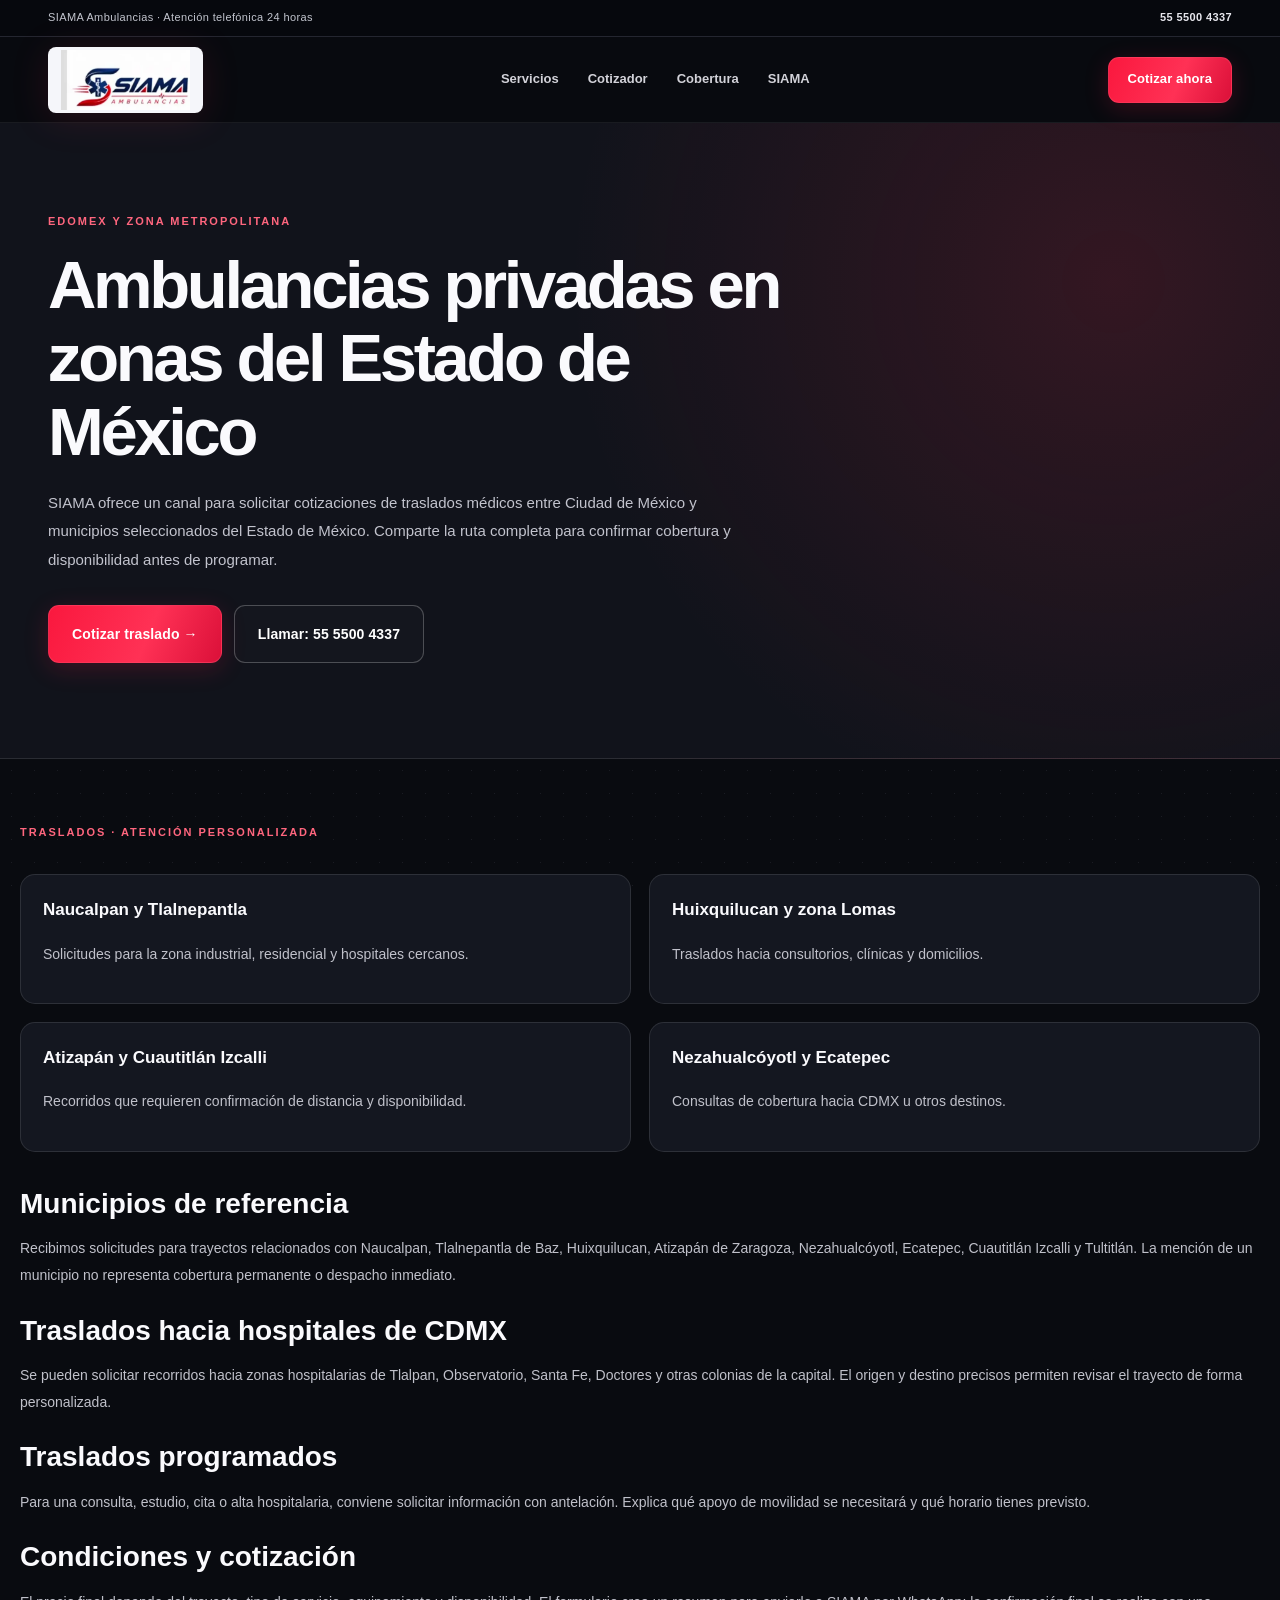
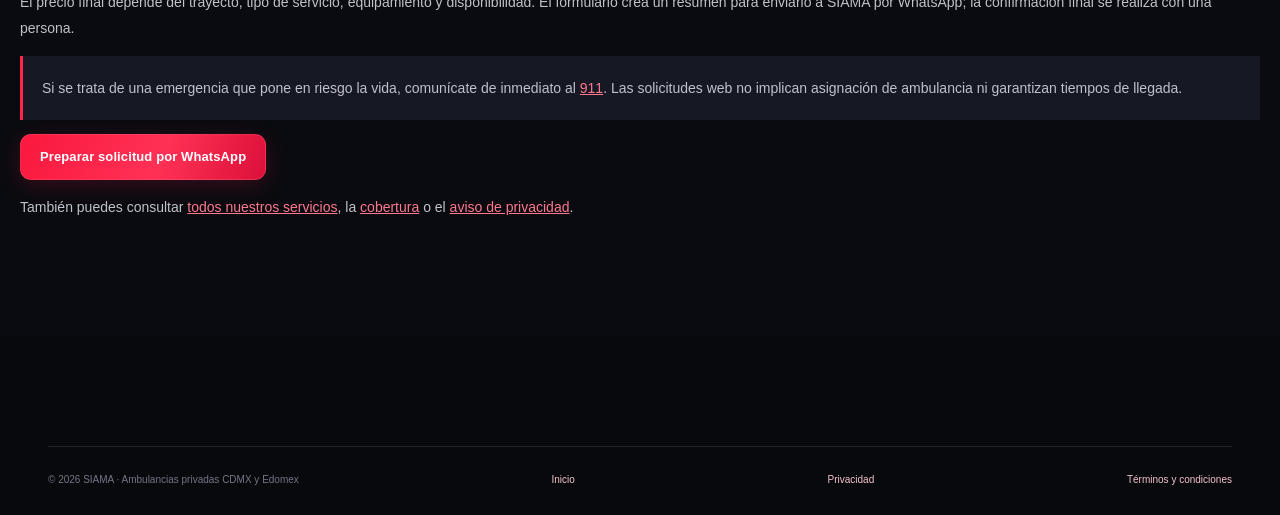
==== ambulancias-edomex.html @ c05487b8 "ipdate" ====
<!doctype html><html lang="es-MX"><head><meta charset="utf-8"><meta name="viewport" content="width=device-width,initial-scale=1"><meta name="theme-color" content="#0a0b10"><meta name="description" content="Solicita ambulancias privadas y traslados médicos desde o hacia Naucalpan, Tlalnepantla, Huixquilucan y otras zonas metropolitanas del Estado de México. Cotiza con SIAMA."><meta name="robots" content="index,follow,max-image-preview:large"><link rel="canonical" href="https://siamaambulancias.com.mx/ambulancias-edomex.html"><meta property="og:type" content="article"><meta property="og:locale" content="es_MX"><meta property="og:title" content="Ambulancias privadas en Edomex cerca de CDMX | SIAMA"><meta property="og:url" content="https://siamaambulancias.com.mx/ambulancias-edomex.html"><meta property="og:image" content="https://siamaambulancias.com.mx/assets/renovado-hero-pro.webp"><link rel="stylesheet" href="assets/styles.css"><link rel="icon" href="assets/icon-192.png"><title>Ambulancias privadas en Edomex cerca de CDMX | SIAMA</title><script type="application/ld+json">{"@context": "https://schema.org", "@type": "WebPage", "name": "Ambulancias privadas en zonas del Estado de México", "url": "https://siamaambulancias.com.mx/ambulancias-edomex.html", "inLanguage": "es-MX", "isPartOf": {"@id": "https://siamaambulancias.com.mx/#website"}}</script></head><body>
  <div class="topline"><div class="layout topline-inner"><span>SIAMA Ambulancias · Atención telefónica 24 horas</span><a href="tel:+525555004337">55 5500 4337</a></div></div>
  <header class="site-header"><div class="layout header-inner"><a class="brand" href="index.html" aria-label="SIAMA Ambulancias, inicio"><img src="assets/marca-siama.webp" width="155" height="66" alt="SIAMA Ambulancias"></a><nav id="primary-nav" class="nav" aria-label="Navegación principal"><a href="index.html#servicios">Servicios</a><a href="index.html#cotizar">Cotizador</a><a href="index.html#cobertura">Cobertura</a><a href="index.html#siama">SIAMA</a></nav><div class="nav-actions"><a class="btn btn-red" href="index.html#cotizar">Cotizar ahora</a></div><button class="nav-toggle" aria-label="Abrir menú" aria-controls="primary-nav" aria-expanded="false"><svg viewBox="0 0 24 24" fill="none" stroke="currentColor" stroke-width="2"><path d="M4 7h16M4 12h16M4 17h16"/></svg></button></div></header>
  <main><section class="subpage-hero"><div class="layout"><span class="kicker">EDOMEX Y ZONA METROPOLITANA</span><h1>Ambulancias privadas en zonas del Estado de México</h1><p>SIAMA ofrece un canal para solicitar cotizaciones de traslados médicos entre Ciudad de México y municipios seleccionados del Estado de México. Comparte la ruta completa para confirmar cobertura y disponibilidad antes de programar.</p><div class="hero-buttons"><a class="btn btn-red btn-lg" href="index.html#cotizar">Cotizar traslado →</a><a class="btn btn-outline btn-lg" href="tel:+525555004337">Llamar: 55 5500 4337</a></div></div></section>
  <article class="layout subpage-content"><span class="kicker">TRASLADOS · ATENCIÓN PERSONALIZADA</span><div class="subpage-grid"><div><h3>Naucalpan y Tlalnepantla</h3><p>Solicitudes para la zona industrial, residencial y hospitales cercanos.</p></div>
<div><h3>Huixquilucan y zona Lomas</h3><p>Traslados hacia consultorios, clínicas y domicilios.</p></div>
<div><h3>Atizapán y Cuautitlán Izcalli</h3><p>Recorridos que requieren confirmación de distancia y disponibilidad.</p></div>
<div><h3>Nezahualcóyotl y Ecatepec</h3><p>Consultas de cobertura hacia CDMX u otros destinos.</p></div></div><section><h2>Municipios de referencia</h2><p>Recibimos solicitudes para trayectos relacionados con Naucalpan, Tlalnepantla de Baz, Huixquilucan, Atizapán de Zaragoza, Nezahualcóyotl, Ecatepec, Cuautitlán Izcalli y Tultitlán. La mención de un municipio no representa cobertura permanente o despacho inmediato.</p></section>
<section><h2>Traslados hacia hospitales de CDMX</h2><p>Se pueden solicitar recorridos hacia zonas hospitalarias de Tlalpan, Observatorio, Santa Fe, Doctores y otras colonias de la capital. El origen y destino precisos permiten revisar el trayecto de forma personalizada.</p></section>
<section><h2>Traslados programados</h2><p>Para una consulta, estudio, cita o alta hospitalaria, conviene solicitar información con antelación. Explica qué apoyo de movilidad se necesitará y qué horario tienes previsto.</p></section>
<section><h2>Condiciones y cotización</h2><p>El precio final depende del trayecto, tipo de servicio, equipamiento y disponibilidad. El formulario crea un resumen para enviarlo a SIAMA por WhatsApp; la confirmación final se realiza con una persona.</p></section><p class="subpage-disclaimer">Si se trata de una emergencia que pone en riesgo la vida, comunícate de inmediato al <a class="subpage-link" href="tel:911">911</a>. Las solicitudes web no implican asignación de ambulancia ni garantizan tiempos de llegada.</p><p><a class="btn btn-red" href="index.html#cotizar">Preparar solicitud por WhatsApp</a></p><p>También puedes consultar <a class="subpage-link" href="index.html#servicios">todos nuestros servicios</a>, la <a class="subpage-link" href="index.html#cobertura">cobertura</a> o el <a class="subpage-link" href="privacidad.html">aviso de privacidad</a>.</p></article></main>
  <footer class="footer"><div class="layout"><div class="footer-bottom"><span>© 2026 SIAMA · Ambulancias privadas CDMX y Edomex</span><a href="index.html">Inicio</a><a href="privacidad.html">Privacidad</a><a href="terminos.html">Términos y condiciones</a></div></div></footer>
  <div class="mobile-bar"><a href="tel:+525555004337">Llamar ahora</a><a href="https://wa.me/525555004337?text=Hola%20SIAMA%2C%20necesito%20cotizar%20una%20ambulancia" target="_blank" rel="noopener noreferrer">WhatsApp</a></div><script src="assets/app.js" defer></script>
</body></html>
---- assets/styles.css ----
:root{--bg:#090b10;--bg2:#101218;--bg3:#171a23;--white:#fafafd;--muted:#a7aab5;--soft:#797d8b;--red:#ff244c;--deep-red:#cf0b31;--line:rgba(255,255,255,.105);--line-red:rgba(255,36,76,.3);--radius:20px;--content:1240px;--shadow:0 26px 85px rgba(0,0,0,.35)}
*,*::before,*::after{box-sizing:border-box}html{scroll-behavior:smooth;scroll-padding-top:96px}body{margin:0;background:var(--bg);color:var(--white);font-family:Arial,Helvetica,sans-serif;-webkit-font-smoothing:antialiased;line-height:1.55;overflow-x:hidden}body::before{content:"";position:fixed;inset:0;pointer-events:none;z-index:-1;opacity:.13;background-image:radial-gradient(#9295ad 0.55px,transparent 0.65px);background-size:23px 23px}img{display:block;max-width:100%}button,input,select,textarea{font:inherit}button{cursor:pointer}a{color:inherit;text-decoration:none}svg{width:20px;height:20px;fill:none;stroke:currentColor;stroke-width:1.7;stroke-linecap:round;stroke-linejoin:round;flex-shrink:0}.svg-sprite{width:0;height:0;position:absolute;overflow:hidden}.layout{max-width:var(--content);padding:0 28px;margin-inline:auto}.skip-link{position:absolute;left:16px;top:-100px;background:white;color:black;z-index:500;padding:12px;border-radius:5px}.skip-link:focus{top:8px}.live-dot{width:7px;height:7px;display:inline-block;flex:none;border-radius:50%;background:#55eaa4;box-shadow:0 0 0 4px #55eaa422,0 0 14px #37e99b;animation:live 2.7s ease-in-out infinite}@keyframes live{50%{box-shadow:0 0 0 7px #55eaa400,0 0 20px #37e99b}}.topline{background:#06080d;border-bottom:1px solid #242630}.topline-inner{min-height:36px;display:flex;align-items:center;justify-content:space-between;gap:20px;color:#c2c5ce;font-size:11px;letter-spacing:.035em}.topline-inner>span{display:flex;align-items:center;gap:12px}.topline-divider{color:#555967}.topline-inner>a{font-weight:800;color:#e7e7ed;display:flex;align-items:center;gap:8px}.topline-inner>a svg{height:13px;width:13px;color:var(--red)}.site-header{position:sticky;top:0;z-index:70;background:rgba(9,11,16,.93);border-bottom:1px solid rgba(255,255,255,.07);backdrop-filter:blur(20px);-webkit-backdrop-filter:blur(20px)}.header-inner{height:85px;display:flex;gap:28px;align-items:center;justify-content:space-between}.brand{flex-shrink:0;width:155px;display:grid;place-items:center;filter:drop-shadow(0 5px 18px rgba(255,40,78,.12))}.brand img{width:155px;height:66px;object-fit:contain;border-radius:8px;background:#f5f6fa;padding:3px 9px}.nav{display:flex;align-items:center;gap:29px}.nav>a{font-size:13px;color:#d2d2d9;font-weight:700;transition:color .2s}.nav>a:hover,.nav>a:focus-visible{color:var(--red)}.nav-actions{display:flex;gap:10px}.btn{display:inline-flex;align-items:center;justify-content:center;gap:10px;min-height:46px;padding:12px 19px;border-radius:11px;border:1px solid transparent;font-size:13px;font-weight:800;letter-spacing:.008em;line-height:1.25;transition:transform .2s,background .2s,border-color .2s,box-shadow .2s;white-space:nowrap}.btn svg{height:17px;width:17px}.btn:hover{transform:translateY(-2px)}.btn:focus-visible,button:focus-visible,a:focus-visible,input:focus-visible,select:focus-visible,textarea:focus-visible{outline:2px solid #fff;outline-offset:3px}.btn-red{background:linear-gradient(112deg,#fa183e,#ff3155 57%,#db1039);color:white;box-shadow:0 6px 24px #ee174732;border-color:#ff6b8640}.btn-red:hover{box-shadow:0 9px 32px #fa20547a}.btn-ghost{border-color:var(--line);background:#ffffff07;color:white}.btn-ghost:hover,.btn-outline:hover{background:#ffffff12;border-color:#e5e5e566}.btn-outline{border-color:#ffffff3d;background:#ffffff04;color:white}.btn-white{background:white;color:#15141c}.btn-white:hover{background:#f6f0f1}.nav-toggle{display:none;background:none;color:white;border:1px solid var(--line);height:42px;width:46px;border-radius:10px;place-items:center}.hero{isolation:isolate;position:relative;overflow:hidden;background:radial-gradient(ellipse at 72% 17%,#5a0a2060,transparent 45%),linear-gradient(145deg,#0c0e15 10%,#10121c 50%,#08090d)}.hero:before{content:"";position:absolute;z-index:-1;inset:0;background:linear-gradient(135deg,transparent 30%,rgba(255,28,69,.03) 31%,transparent 32%,transparent 70%,rgba(255,28,69,.04) 71%,transparent 72%);background-size:320px 320px}.hero-glow{position:absolute;right:-170px;top:15%;width:650px;height:650px;background:radial-gradient(circle,#df174b3d,transparent 66%);filter:blur(10px);pointer-events:none}.hero-grid{display:grid;grid-template-columns:1fr 1.04fr;gap:30px;align-items:center;min-height:665px;padding-top:86px;padding-bottom:94px}.hero-content{position:relative;z-index:3}.eyebrow,.kicker{display:inline-flex;align-items:center;gap:10px;color:#ff667e;font-size:11px;letter-spacing:.18em;font-weight:900}.eyebrow{color:#e7e7ed}.eyebrow-line{height:2px;width:27px;background:var(--red);box-shadow:0 0 15px var(--red)}h1,h2,h3,p{margin-top:0}.hero h1{margin:21px 0 22px;font-size:clamp(43px,4.7vw,70px);line-height:1.07;letter-spacing:-.055em;max-width:730px;font-weight:900}.text-gradient{background:linear-gradient(112deg,#fff 0%,#ff5271 52%,#fb1646 100%);color:transparent;background-clip:text;-webkit-background-clip:text}.hero-intro{font-size:15px;color:#c0c0c8;max-width:535px;line-height:1.88}.hero-intro strong{color:white;font-weight:800}.hero-buttons{display:flex;flex-wrap:wrap;gap:12px;margin-top:31px}.btn-lg{min-height:58px;padding:17px 23px;font-size:14px}.push-icon{margin-left:auto}.hero-assurance{display:flex;flex-wrap:wrap;gap:23px;margin-top:37px;color:#d9dae0;font-size:12px;font-weight:700}.hero-assurance span{display:flex;align-items:center;gap:9px}.hero-assurance svg{height:16px;width:16px;color:var(--red)}.hero-visual{position:relative;min-width:0;padding:35px 0 45px 12px;animation:arrival .9s ease both}.visual-frame{height:400px;border-radius:24px;overflow:hidden;box-shadow:var(--shadow),0 0 45px #ed204438;position:relative;border:1px solid #fe47635c;transform:perspective(1100px) rotateY(-4deg) rotateX(1deg)}.visual-frame img{width:100%;height:100%;object-fit:cover;object-position:50% 50%;filter:saturate(1.1) contrast(1.05)}.visual-frame:after{content:"";position:absolute;inset:0;background:linear-gradient(0deg,#090b10aa,transparent 36%),linear-gradient(90deg,#090b102b,transparent 40%);pointer-events:none}.visual-shine{position:absolute;inset:0;border:1px solid #ffffff26;border-radius:24px;pointer-events:none}.visual-chip{position:absolute;display:flex;align-items:center;gap:12px;border:1px solid #ffffff22;background:rgba(18,18,25,.90);backdrop-filter:blur(12px);-webkit-backdrop-filter:blur(12px);padding:13px 17px;border-radius:15px;box-shadow:0 15px 40px #0008;z-index:2}.visual-chip strong,.visual-chip small{display:block}.visual-chip strong{font-size:12px}.visual-chip small{font-size:10px;color:#b8bac3}.visual-chip-icon{height:42px;width:42px;background:#ee1c451f;border-radius:10px;display:grid;place-items:center;color:#ff365d}.visual-chip-top{top:15px;right:-12px;animation:float 4s ease-in-out infinite}.visual-chip-bottom{bottom:30px;left:-13px;animation:float 4.7s ease-in-out infinite reverse}.visual-credit{position:absolute;bottom:8px;right:2px;color:#767b88;font-size:9px}.hero-bottomline{height:2px;background:linear-gradient(90deg,transparent,#ff1f4f,transparent);box-shadow:0 0 28px #ff1f4f88}@keyframes arrival{from{opacity:0;transform:translateY(30px)}to{opacity:1;transform:translateY(0)}}@keyframes float{50%{transform:translateY(-9px)}}.proof-band{background:#11131a;border-bottom:1px solid var(--line)}.proof-row{display:grid;grid-template-columns:repeat(3,1fr)}.proof-row>div{display:flex;align-items:center;justify-content:center;gap:15px;padding:27px 10px}.proof-row>div+div{border-left:1px solid var(--line)}.proof-row svg{width:28px;height:28px;color:var(--red)}.proof-row b,.proof-row small{display:block}.proof-row b{font-size:13px}.proof-row small{font-size:11px;color:#9699a4;margin-top:2px}.section{padding:108px 0}.section-heading{display:flex;align-items:end;justify-content:space-between;gap:38px;margin-bottom:40px}.section-heading h2,.quote-info h2,.about-copy h2,.faq-layout h2,.last-cta h2{font-size:clamp(34px,3.7vw,54px);line-height:1.14;letter-spacing:-.045em;font-weight:900;margin:16px 0 0}.section-heading h2 span,.quote-info h2 span,.about-copy h2 span,.faq-layout h2 span,.last-cta h2 span{color:var(--red)}.section-heading>p{max-width:390px;font-size:14px;color:var(--muted);line-height:1.85;margin:0}.services-grid{display:grid;grid-template-columns:repeat(3,1fr);gap:14px}.service-card{position:relative;min-height:275px;padding:30px;border:1px solid var(--line);background:radial-gradient(circle at 100% 0,#fd2b4b0b,transparent 54%),#13151c;border-radius:var(--radius);display:flex;flex-direction:column;transition:transform .25s,border-color .25s,box-shadow .25s;overflow:hidden}.service-card:before{position:absolute;content:"";inset:auto 0 0;height:2px;background:linear-gradient(90deg,transparent,#fa2854,transparent);transform:scaleX(0);transition:transform .3s}.service-card:hover{transform:translateY(-5px);border-color:#ff315c63;box-shadow:0 15px 42px #0005}.service-card:hover:before{transform:scaleX(1)}.service-card.featured{background:radial-gradient(circle at 100% 5%,#ff31583c,transparent 65%),linear-gradient(145deg,#23131d,#16131b);border-color:#f72c4b61}.service-number{position:absolute;right:25px;top:20px;color:#5d5e68;font-size:12px;font-weight:900;letter-spacing:.1em}.service-icon{height:55px;width:55px;display:grid;place-items:center;background:#fa2b4d17;border:1px solid #f92d4a31;border-radius:14px;color:#ff3c5e;margin-bottom:21px}.service-icon svg{width:29px;height:29px}.service-card h3{font-size:19px;letter-spacing:-.025em;margin:0 0 10px;line-height:1.25}.service-card p{font-size:13px;color:#afb0bc;line-height:1.7;margin:0 0 25px}.service-card a{display:flex;justify-content:space-between;align-items:center;margin-top:auto;font-size:12px;font-weight:800;color:#fff}.service-card a svg{color:var(--red);width:18px;height:18px}.emergency-note{display:flex;align-items:center;gap:13px;padding:18px 23px;border-radius:12px;background:#ffffff07;border:1px solid var(--line);margin-top:20px;font-size:12px;color:#c0c2ce}.emergency-note svg{width:22px;height:22px;color:var(--red)}.emergency-note strong{color:white}.emergency-note a{color:#ff738a;text-decoration:underline;font-weight:900}.quote-section{position:relative;overflow:hidden;background:linear-gradient(160deg,#15121b,#0e1017 65%);border-top:1px solid var(--line);border-bottom:1px solid var(--line)}.quote-section:before{content:"";position:absolute;width:750px;height:750px;left:-400px;top:-230px;pointer-events:none;background:radial-gradient(circle,#ec174526,transparent 62%)}.quote-layout{position:relative;display:grid;grid-template-columns:.84fr 1.16fr;gap:80px;align-items:start}.quote-info{padding-top:24px;position:sticky;top:120px}.quote-info h2{margin-bottom:23px}.quote-info>p{color:#b6b5c1;font-size:14px;line-height:1.9;max-width:440px}.quote-steps{margin-top:39px;display:grid;gap:28px}.quote-steps>div{display:flex;gap:17px;align-items:start}.quote-steps>div>span{display:grid;place-items:center;height:43px;width:43px;flex:0 0 43px;border-radius:13px;border:1px solid #ef31584f;background:#f72c4e12;color:#ff5875;font-weight:900;font-size:12px}.quote-steps p{margin:0}.quote-steps b,.quote-steps small{display:block}.quote-steps b{font-size:15px}.quote-steps small{font-size:12px;color:#adafba;margin-top:4px}.quote-care{margin-top:45px;border-left:3px solid var(--red);padding:12px 18px;display:flex;align-items:start;gap:12px;background:#fc325a09}.quote-care svg{color:#fa3a5a}.quote-care p{margin:0;font-size:11px;line-height:1.75;color:#c7c7ce}.quote-card{background:#191b24;border:1px solid #38303d;border-radius:24px;overflow:hidden;box-shadow:0 27px 100px #0008}.quote-card-header{padding:30px 32px 22px;display:flex;align-items:start;justify-content:space-between;border-bottom:1px solid var(--line)}.form-eyebrow{color:#a5adb4;font-size:10px;font-weight:800;display:flex;align-items:center;gap:10px;letter-spacing:.08em}.quote-card h3{font-size:27px;margin:9px 0 0;line-height:1.2;letter-spacing:-.035em}.form-icon{height:45px;width:45px;background:#fe33551e;border:1px solid #ff3b6047;border-radius:12px;display:grid;place-items:center;color:var(--red)}.form-icon svg{width:26px;height:26px}#quote-form{padding:26px 32px 32px}.form-grid{display:grid;grid-template-columns:1fr 1fr;gap:13px}#quote-form label:not(.consent-check){display:block;font-size:12px;font-weight:800;margin-bottom:16px;color:#d9dbe3}#quote-form label>span{color:#ff3f66}#quote-form label>small{font-weight:400;color:#9295a1}#quote-form input:not([type=checkbox]),#quote-form select,#quote-form textarea{width:100%;background:#11131a;border:1px solid #343744;color:#fff;border-radius:10px;margin-top:8px;padding:13px 12px;min-height:47px;outline:none;font-size:12px;font-weight:500;transition:border-color .2s,box-shadow .2s}#quote-form :is(input:not([type=checkbox]),select,textarea):focus{border-color:#fc3a5c;box-shadow:0 0 0 3px #fd315b20}#quote-form select{appearance:none;background-image:url('data:image/svg+xml,%3Csvg xmlns="http://www.w3.org/2000/svg" width="18" height="18" viewBox="0 0 24 24" fill="none" stroke="%23b4b6c2" stroke-width="2"%3E%3Cpath d="m6 9 6 6 6-6"/%3E%3C/svg%3E');background-repeat:no-repeat;background-position:right 12px center;padding-right:35px}#quote-form select option{background:#171921}#quote-form input::placeholder,#quote-form textarea::placeholder{color:#797d8b}#quote-form input[type=date]{color-scheme:dark}#quote-form textarea{resize:vertical;line-height:1.5}.estimate{padding:18px;border-radius:12px;background:#101218;border:1px solid #ff315a3d;margin:6px 0 18px}.estimate-header{display:flex;align-items:center;justify-content:space-between;gap:10px}.estimate-header>b{font-size:12px}.estimate-header>span{font-size:10px;color:#ff718b;border:1px solid #ff315a44;padding:4px 8px;border-radius:100px}.estimate p{margin:10px 0;font-size:12px;color:#b4b6c3;line-height:1.7}.estimate strong{display:block;color:#fff;font-size:14px}.estimate small{color:#888d9b;font-size:10px}.consent-check{display:flex;gap:12px;align-items:start;margin-bottom:19px;cursor:pointer;color:#bdc0cb;font-size:11px;line-height:1.7}.consent-check input{accent-color:#ed1b45;width:17px;height:17px;flex:none;margin:2px 0}.consent-check a{text-decoration:underline;color:#ff8396}.consent-check b{color:var(--red)}.btn-submit{width:100%;min-height:55px;justify-content:start}.btn-submit .push-icon{margin-left:auto}.form-footnote{font-size:10px;color:#a1a3ac;line-height:1.65;margin:13px 2px 0}.form-error{color:#ffb3c1;background:#ff37511a;border:1px solid #ff315a4d;padding:12px;border-radius:8px;font-size:12px}.coverage-layout{display:grid;grid-template-columns:1.2fr .8fr;gap:23px}.coverage-main,.coverage-aside{border:1px solid var(--line);border-radius:20px;overflow:hidden;background:#13151d}.coverage-main{padding:26px 30px}.coverage-tabs{display:flex;gap:10px;border-bottom:1px solid var(--line);padding-bottom:17px}.coverage-tabs button{background:#ffffff06;color:#c1c2cc;border:1px solid var(--line);padding:11px 17px;border-radius:10px;font-weight:800;font-size:12px}.coverage-tabs button.active{background:var(--red);border-color:var(--red);color:#fff}.coverage-panel{padding-top:23px;min-height:179px}.coverage-panel h3{font-size:16px;margin-bottom:16px}.tag-cloud{display:flex;flex-wrap:wrap;gap:8px}.tag-cloud span{font-size:11px;border:1px solid #ffffff1d;color:#dbdce2;padding:7px 11px;border-radius:7px;background:#ffffff05}.muted-small{font-size:11px;color:var(--muted);margin:14px 0}.hospital-area{margin-top:18px;padding-top:24px;border-top:1px solid var(--line)}.hospital-area>div:first-child{display:flex;align-items:center;gap:10px}.hospital-area>div:first-child svg{color:var(--red)}.hospital-area h3{font-size:17px;margin:0}.hospital-area>p{font-size:12px;color:var(--muted);margin:12px 0 16px;line-height:1.75}.hospital-list{display:grid;grid-template-columns:1fr 1fr;gap:12px}.hospital-list span{border:1px solid var(--line);padding:12px;border-radius:10px;background:#10131a}.hospital-list b,.hospital-list small{display:block}.hospital-list b{font-size:12px}.hospital-list small{font-size:10px;color:#a0a2ae;margin-top:5px}.hospital-area .no-affiliation{font-size:10px;color:#888b98;margin-bottom:0}.coverage-aside{display:flex;flex-direction:column}.coverage-art{position:relative;min-height:295px;background:radial-gradient(circle at 55% 47%,#ed214d43,transparent 38%),repeating-linear-gradient(20deg,transparent 0 35px,#ffffff07 36px 37px),repeating-linear-gradient(110deg,transparent 0 38px,#ffffff07 39px 40px),#0c0f16;overflow:hidden}.coverage-orbit{position:absolute;left:50%;top:50%;transform:translate(-50%,-50%) rotateX(35deg);border:1px solid #ff3c638c;border-radius:50%;box-shadow:0 0 28px #f6274d3d}.coverage-orbit.one{width:200px;height:200px}.coverage-orbit.two{width:320px;height:320px;border-color:#ff3c633a}.coverage-target{position:absolute;left:50%;top:47%;transform:translate(-50%,-50%);width:71px;height:71px;border-radius:50%;display:grid;place-items:center;background:var(--red);box-shadow:0 0 0 12px #ff315a22,0 0 60px #ff315a99;animation:float 4s ease-in-out infinite}.coverage-target svg{height:36px;width:36px}.map-label{position:absolute;font-weight:900;letter-spacing:.09em;font-size:11px}.main-map{left:49%;top:67%}.outer-map{right:12%;top:25%;color:#ff8c9f}.map-coordinate{position:absolute;bottom:15px;left:19px;color:#8e93a0;font-size:10px;letter-spacing:.15em}.coverage-cta{padding:25px 28px;flex:1;background:linear-gradient(115deg,#211520,#13151d)}.coverage-cta h3{margin:10px 0;font-size:23px;line-height:1.1}.coverage-cta p{font-size:12px;color:var(--muted);line-height:1.7}.coverage-cta .btn{margin-top:10px}.related-links{display:flex;align-items:center;flex-wrap:wrap;gap:17px;margin-top:26px}.related-links>span{font-size:12px;color:var(--muted)}.related-links a{display:flex;align-items:center;gap:3px;color:#e9eaf0;font-size:11px;font-weight:800}.related-links a svg{width:14px;height:14px;color:var(--red)}.about-section{background:#11131a;border-top:1px solid var(--line);border-bottom:1px solid var(--line)}.about-grid{display:grid;grid-template-columns:.9fr 1.1fr;gap:90px;align-items:center}.about-photo{position:relative;height:565px;border-radius:22px;overflow:hidden;border:1px solid #fd37514d;box-shadow:0 22px 60px #0009}.about-photo:after{content:"";position:absolute;inset:0;background:linear-gradient(0deg,#06070bd8,transparent 45%)}.about-photo img{height:100%;width:100%;object-fit:cover;object-position:center 30%}.about-photo-label{position:absolute;z-index:1;left:24px;bottom:24px;display:flex;align-items:center;gap:12px}.about-photo-label svg{color:#ff5472;height:35px;width:35px}.about-photo-label b,.about-photo-label small{display:block}.about-photo-label b{font-size:17px}.about-photo-label small{color:#bbbfc9;font-size:11px}.about-copy h2{margin-bottom:24px}.about-copy>p{font-size:14px;color:#bcbec9;line-height:1.95}.about-values{display:grid;gap:23px;margin:34px 0}.about-values>div{display:flex;align-items:start;gap:13px}.about-values svg{width:22px;height:22px;color:#ff3c64;padding:3px;border:1px solid #ff3d595b;border-radius:50%}.about-values b,.about-values small{display:block}.about-values b{font-size:14px}.about-values small{margin-top:5px;color:#a6a8b5;font-size:12px}.faq-layout{display:grid;grid-template-columns:.72fr 1.28fr;gap:100px}.faq-layout h2{margin-bottom:20px}.faq-layout p{font-size:14px;color:var(--muted)}.text-link{display:inline-flex;align-items:center;gap:8px;color:#ff6985;font-size:12px;font-weight:800;margin-top:22px}.text-link svg{width:16px;height:16px}.faq-list details{border-bottom:1px solid var(--line)}.faq-list details:first-child{border-top:1px solid var(--line)}.faq-list summary{list-style:none;display:flex;align-items:center;justify-content:space-between;gap:15px;padding:23px 0;font-size:14px;line-height:1.5;font-weight:800;cursor:pointer}.faq-list summary::-webkit-details-marker{display:none}.faq-list summary svg{color:var(--red);transition:transform .2s}.faq-list details[open] summary svg{transform:rotate(45deg)}.faq-list details p{font-size:12px;color:var(--muted);padding:0 25px 22px 0;margin:0;line-height:1.8}.last-cta{padding:70px 0;background:radial-gradient(circle at 93% 10%,#ff305a66,transparent 30%),linear-gradient(105deg,#e71840,#b90c2d 70%,#8c0a22);border-top:1px solid #ff6983}.last-cta-inner{display:flex;align-items:center;justify-content:space-between;gap:50px}.last-cta .kicker{color:#ffd3dc}.last-cta h2{font-size:clamp(30px,3.6vw,48px);max-width:650px;margin:10px 0}.last-cta h2 span{color:#ffbfcc}.last-cta p{margin:0;color:#ffe2e9c2;font-size:13px}.last-actions{display:grid;gap:12px;min-width:250px}.last-actions .btn-outline{border-color:#ffced2a1}.footer{background:#08090d;padding:65px 0 28px}.footer-top{display:grid;grid-template-columns:1.7fr 1fr 1fr 1.2fr;gap:38px}.footer-brand img{background:#f8f8fa;border-radius:10px;padding:4px 10px;width:155px;height:72px;object-fit:contain}.footer-brand p{font-size:12px;color:#9598a5;max-width:285px;line-height:1.85;margin-top:19px}.footer h3{font-size:12px;margin:0 0 18px}.footer-top>div:not(:first-child)>a,.footer-top>div:not(:first-child)>p{display:block;color:#9b9da9;font-size:11px;margin:0 0 13px}.footer a:hover{color:#ff7690}.footer-bottom{display:flex;align-items:center;justify-content:space-between;gap:15px;flex-wrap:wrap;border-top:1px solid var(--line);margin-top:46px;padding-top:25px;color:#737683;font-size:10px}.footer-bottom a{color:#f6c3ce}.float-contact{position:fixed;z-index:80;right:25px;bottom:24px;display:flex;align-items:end;flex-direction:column;gap:13px}.float-main{position:relative;width:71px;height:71px;display:grid;place-items:center;border-radius:50%;background:linear-gradient(150deg,#fa1647,#ac1030);border:2px solid #ff8da1;box-shadow:0 0 0 7px #fa325519,0 8px 36px #ff28576b;transition:transform .22s;isolation:isolate}.float-main:hover{transform:scale(1.08)}.float-main img{position:relative;z-index:1;width:52px;height:52px;object-fit:contain;background:white;border-radius:50%;padding:4px}.float-pulse{position:absolute;inset:-9px;border:1px solid #ff4666;border-radius:50%;animation:pulse 2.8s ease-out infinite;pointer-events:none}@keyframes pulse{0%{transform:scale(.93);opacity:.75}80%,100%{transform:scale(1.29);opacity:0}}.float-options{display:grid;gap:10px;pointer-events:none;opacity:0;transform:translateY(13px);transition:opacity .2s,transform .2s}.float-contact.open .float-options{pointer-events:auto;opacity:1;transform:translateY(0)}.float-choice{display:flex;align-items:center;justify-content:flex-end;gap:9px}.float-choice span{background:#171a23;color:white;padding:8px 12px;border:1px solid #ffffff35;border-radius:8px;white-space:nowrap;font-size:11px;font-weight:800;box-shadow:0 4px 20px #0009}.float-choice i{display:grid;place-items:center;width:46px;height:46px;border-radius:50%;border:1px solid #ff698e;background:#eb1943;color:white;box-shadow:0 6px 25px #e816454d}.dev-float{position:fixed;z-index:65;bottom:27px;left:19px;display:grid;place-items:center;height:47px;width:47px;border-radius:50%;background:#0b0e15;border:1px solid #3266d8a8;box-shadow:0 0 21px #1164d84a;transition:transform .3s}.dev-float:hover{transform:scale(1.09)}.dev-float img{width:40px;height:40px;border-radius:50%;object-fit:cover}.mobile-bar{display:none}.consent-banner{position:fixed;z-index:120;bottom:14px;left:50%;transform:translateX(-50%);width:min(740px,calc(100% - 26px));background:#1b1d26;border:1px solid #ff4f6b70;border-radius:16px;padding:20px;box-shadow:0 12px 50px #000c;display:flex;align-items:center;gap:24px}.consent-banner[hidden]{display:none}.consent-banner b{font-size:13px}.consent-banner p{font-size:11px;color:#babcc5;margin:5px 0 0;line-height:1.6}.consent-banner p a{color:#ff7e99;text-decoration:underline}.consent-actions{display:flex;flex-shrink:0;gap:8px}.consent-actions .btn{font-size:11px;padding:11px 13px;min-height:40px}.legal-page{min-height:100dvh;background:#0d0f15;color:white}.legal-header{display:flex;justify-content:space-between;align-items:center;gap:25px;border-bottom:1px solid var(--line);padding:15px max(22px,calc((100vw - 1184px)/2))}.legal-header img{background:#fff;width:135px;height:65px;object-fit:contain;border-radius:8px}.legal-header a{font-size:12px;color:#ff8199;font-weight:800}.legal-content{max-width:860px;margin:auto;padding:60px 25px 110px}.legal-content h1{font-size:clamp(35px,5vw,55px);line-height:1.12;letter-spacing:-.04em}.legal-content h2{font-size:20px;margin:34px 0 12px}.legal-content p,.legal-content li{font-size:14px;color:#babdc9;line-height:1.9}.legal-content a{color:#ff8199;text-decoration:underline}.legal-content .legal-warning{padding:16px 20px;border-radius:10px;border:1px solid #ffbc7699;background:#8f5b1a2a;color:#ffdfb4}.legal-content ul{padding-left:22px}.legal-meta{font-size:12px;color:#8d92a0}.subpage-hero{background:radial-gradient(circle at 87% 25%,#fd2d4a25,transparent 45%),#11131b;padding:85px 0 95px;border-bottom:1px solid var(--line)}.subpage-hero h1{max-width:800px;font-size:clamp(38px,5.7vw,67px);line-height:1.1;letter-spacing:-.05em;margin:15px 0 20px}.subpage-hero p{max-width:720px;color:#c2c3cd;font-size:15px;line-height:1.9}.subpage-content{padding:60px 0 100px}.subpage-content h2{font-size:28px;margin:20px 0 10px}.subpage-content p,.subpage-content li{color:#c0c1ca;font-size:14px;line-height:1.9}.subpage-content ul{padding-left:21px}.subpage-grid{display:grid;grid-template-columns:repeat(2,1fr);gap:18px;margin:30px 0}.subpage-grid>div{border:1px solid var(--line);background:#141720;border-radius:15px;padding:22px}.subpage-grid h3{font-size:17px}.subpage-link{color:#ff788e;text-decoration:underline}.subpage-disclaimer{padding:19px;background:#161923;border-left:3px solid var(--red);font-size:13px;color:#c2c4ce}
@media (max-width:1130px){.layout{padding:0 24px}.nav{gap:17px}.nav>a{font-size:12px}.nav-actions .nav-call{display:none}.hero-grid{grid-template-columns:1fr 1fr;gap:20px}.hero h1{font-size:clamp(42px,4.8vw,59px)}.quote-layout{gap:36px}.about-grid{gap:48px}.faq-layout{gap:50px}.visual-frame{height:330px}.hero-assurance{gap:14px}}
@media (max-width:850px){.topline-inner{font-size:10px}.header-inner{height:72px}.brand,.brand img{width:134px}.brand img{height:57px}.nav-toggle{display:grid}.nav{display:none;position:absolute;left:12px;right:12px;top:calc(100% + 1px);background:#181a21;border:1px solid #343743;box-shadow:0 19px 50px #000b;border-radius:15px;padding:18px;flex-direction:column;align-items:stretch;gap:0}.nav.open{display:flex}.nav a{padding:13px 11px;font-size:14px;border-bottom:1px solid #ffffff10}.nav a:last-child{border-bottom:0}.nav-actions{margin-left:auto}.nav-actions .nav-quote{min-height:41px;padding:10px 12px;font-size:11px}.hero-grid{min-height:auto;padding-top:65px;padding-bottom:70px;grid-template-columns:1fr;gap:30px}.hero-content{max-width:670px}.hero h1{max-width:700px;font-size:clamp(46px,7vw,66px)}.hero-visual{width:min(680px,100%);margin:0 auto}.visual-frame{height:390px}.proof-row b{font-size:11px}.proof-row small{font-size:10px}.section{padding:75px 0}.services-grid{grid-template-columns:repeat(2,1fr)}.quote-layout{grid-template-columns:1fr}.quote-info{position:static;padding-top:0}.quote-info>p{max-width:680px}.quote-steps{display:grid;grid-template-columns:repeat(3,1fr);gap:13px}.quote-steps>div{gap:10px}.quote-steps>div>span{height:36px;width:36px;flex-basis:36px}.quote-care{margin:25px 0}.coverage-layout{grid-template-columns:1fr}.coverage-aside{display:grid;grid-template-columns:1fr 1fr}.coverage-art{min-height:290px}.about-grid{grid-template-columns:.9fr 1.1fr;gap:28px}.about-photo{height:520px}.faq-layout{grid-template-columns:1fr;gap:30px}.faq-layout>div:first-child{max-width:550px}.footer-top{grid-template-columns:repeat(2,1fr);row-gap:40px}.last-cta-inner{align-items:start}.last-actions{min-width:210px}}
@media (max-width:600px){html{scroll-padding-top:76px}.layout{padding-inline:19px}.topline-inner{min-height:31px;gap:6px}.topline-inner>span{gap:7px;font-size:9px}.topline-divider{display:none}.topline-inner>a{font-size:10px;white-space:nowrap}.header-inner{height:67px}.brand,.brand img{width:120px}.brand img{height:51px}.nav-actions .nav-quote{display:none}.hero-grid{padding-top:49px;padding-bottom:44px;gap:19px}.hero h1{font-size:clamp(40px,11.1vw,55px);margin:21px 0 16px}.hero-intro{font-size:13px;line-height:1.8}.hero-buttons{gap:9px;margin-top:25px}.hero-buttons .btn{flex:1;min-height:52px;padding:14px 12px;font-size:11px;gap:7px}.hero-buttons .btn svg{width:15px;height:15px}.hero-assurance{margin-top:25px;gap:15px;font-size:10px}.hero-assurance svg{width:14px;height:14px}.hero-visual{padding:17px 2px 35px}.visual-frame{height:252px;transform:none;border-radius:17px}.visual-chip{padding:9px 11px;border-radius:11px;gap:7px}.visual-chip-top{right:-5px;top:2px}.visual-chip-bottom{bottom:15px;left:-4px}.visual-chip-icon{width:31px;height:31px}.visual-chip-icon svg{width:19px;height:19px}.visual-chip strong{font-size:10px}.visual-chip small{font-size:8px}.visual-credit{right:1px;bottom:1px;font-size:8px}.proof-row{grid-template-columns:1fr;gap:0;padding-block:10px}.proof-row>div{justify-content:start;padding:13px 9px;gap:12px}.proof-row>div+div{border-left:0;border-top:1px solid var(--line)}.proof-row svg{width:22px;height:22px}.proof-row b{font-size:12px}.section{padding:65px 0}.section-heading{display:block;margin-bottom:25px}.section-heading h2,.quote-info h2,.about-copy h2,.faq-layout h2{font-size:37px}.section-heading>p{margin-top:17px;font-size:12px}.services-grid{grid-template-columns:1fr;gap:11px}.service-card{min-height:215px;padding:24px}.service-icon{height:46px;width:46px;margin-bottom:14px}.service-icon svg{width:24px;height:24px}.service-card h3{font-size:17px}.service-card p{margin-bottom:17px}.emergency-note{align-items:start;padding:15px;font-size:11px}.quote-info h2{font-size:39px}.quote-info>p{font-size:13px}.quote-steps{grid-template-columns:1fr;gap:18px}.quote-card-header{padding:22px}.quote-card h3{font-size:24px}#quote-form{padding:21px}.form-grid{grid-template-columns:1fr;gap:0}.estimate{padding:14px}.coverage-main{padding:20px 17px}.coverage-tabs button{flex:1;padding:10px 8px;font-size:10px}.hospital-list{grid-template-columns:1fr}.coverage-aside{grid-template-columns:1fr}.coverage-art{min-height:235px}.coverage-orbit.one{height:160px;width:160px}.coverage-orbit.two{height:260px;width:260px}.coverage-cta{padding:22px}.related-links{gap:13px}.about-grid{grid-template-columns:1fr;gap:35px}.about-photo{height:420px}.about-copy>p{font-size:13px}.faq-layout{gap:17px}.faq-list summary{font-size:13px;padding:19px 0}.last-cta{padding:56px 0 65px}.last-cta-inner{display:block}.last-cta h2{font-size:36px}.last-actions{margin-top:28px}.footer{padding:52px 0 108px}.footer-top{grid-template-columns:1fr 1fr;gap:33px 15px}.footer-brand{grid-column:1/-1}.footer-brand p{max-width:460px}.footer h3{margin-bottom:13px}.footer-top>div:not(:first-child)>a{font-size:10px}.footer-bottom{display:grid;gap:10px}.float-contact{right:15px;bottom:83px}.float-main{width:58px;height:58px}.float-main img{width:43px;height:43px}.float-choice i{height:41px;width:41px}.dev-float{left:14px;bottom:86px;width:38px;height:38px}.dev-float img{height:32px;width:32px}.mobile-bar{z-index:75;position:fixed;bottom:0;left:0;right:0;display:grid;grid-template-columns:1fr 1fr;padding:8px max(12px,env(safe-area-inset-left)) calc(8px + env(safe-area-inset-bottom));gap:9px;background:#0b0b10eb;backdrop-filter:blur(15px);border-top:1px solid #ffffff1e}.mobile-bar a{min-height:47px;display:flex;align-items:center;justify-content:center;gap:8px;border-radius:10px;font-size:12px;font-weight:900;background:#252630;border:1px solid #ffffff25}.mobile-bar a:last-child{background:linear-gradient(100deg,#fa1846,#d9123b);border-color:#ff5170}.mobile-bar a svg{width:19px;height:19px}.consent-banner{bottom:76px;display:block;padding:15px}.consent-actions{margin-top:14px}.consent-actions .btn{flex:1}.legal-content{padding:45px 20px 100px}.subpage-hero{padding:60px 0}.subpage-content{padding:45px 0 110px}.subpage-grid{grid-template-columns:1fr}}
@media(prefers-reduced-motion:reduce){*,*::before,*::after{scroll-behavior:auto!important;animation:none!important;transition:none!important}}

/* Visual coordination feature and opt-in controls */
.equipment-feature{display:grid;grid-template-columns:1fr 1fr;align-items:center;margin-top:25px;overflow:hidden;background:linear-gradient(105deg,#1b1821,#171922);border:1px solid #ff3a5a38;border-radius:20px;min-height:290px}.equipment-media{height:100%;min-height:290px;position:relative;overflow:hidden}.equipment-media img{height:100%;width:100%;object-fit:cover;filter:contrast(1.08) saturate(1.1)}.equipment-media::after{position:absolute;inset:0;content:"";background:linear-gradient(0deg,#090b10d0,transparent 50%);pointer-events:none}.equipment-media>span{position:absolute;z-index:1;bottom:15px;left:18px;font-size:10px;color:#e3e4e8}.equipment-copy{padding:30px 35px}.equipment-copy h3{font-size:clamp(24px,2.5vw,37px);line-height:1.15;letter-spacing:-.04em;margin:13px 0}.equipment-copy h3 em{font-style:normal;color:var(--red)}.equipment-copy p{color:#b5b7c2;font-size:12px;line-height:1.85}.equipment-copy a{display:inline-flex;align-items:center;gap:8px;color:#ff6785;font-size:12px;font-weight:900;margin-top:9px}.equipment-copy a svg{height:17px;width:17px}.footer-top .footer-settings{display:block;padding:0;border:0;background:transparent;color:#9b9da9;font-weight:400;font-size:11px;text-align:left}.footer-top .footer-settings:hover{color:#ff7690}.motion-enter{animation:section-arrive .65s both cubic-bezier(.22,1,.36,1)}@keyframes section-arrive{from{opacity:.35;transform:translateY(20px)}to{opacity:1;transform:translateY(0)}}
@media(max-width:600px){.equipment-feature{grid-template-columns:1fr}.equipment-media{height:195px;min-height:195px}.equipment-copy{padding:24px}.equipment-copy h3{font-size:28px}.footer-top .footer-settings{font-size:10px}}
@media(prefers-reduced-motion:reduce){.motion-enter{animation:none}}


/* SIAMA 2026 · experiencia mobile-first con fotografías originales entregadas por la empresa */
:root{--red:#ff244c;--candy:#ff4367;--ink:#080910}
.scroll-meter{position:fixed;z-index:130;top:0;left:0;width:100%;height:3px;pointer-events:none}.scroll-meter span{display:block;width:100%;height:100%;transform:scaleX(0);transform-origin:left;background:linear-gradient(90deg,#ee0038,#ff6682,#fff);box-shadow:0 0 15px #ff2f64}
.hero{isolation:isolate}.hero::before{content:"";position:absolute;inset:0;z-index:-1;background:radial-gradient(ellipse at 75% 60%,#ff164020,transparent 48%),radial-gradient(ellipse at 12% 12%,#34283b33,transparent 52%);pointer-events:none}
.hero h1{letter-spacing:-.058em}.hero .text-gradient{background:linear-gradient(110deg,#fff 0%,#ffb7c4 18%,#ff4164 74%,#fe1946);background-clip:text;-webkit-background-clip:text;color:transparent}
.hero .hero-content{position:relative;z-index:2}
.real-hero{height:490px;padding:0;position:relative;display:grid;grid-template-columns:1.12fr .88fr;gap:13px;isolation:isolate;align-items:stretch}
.hero-sheen{position:absolute;inset:-34px -24px -25px;z-index:-1;background:radial-gradient(circle at 35% 46%,#f013563d,transparent 62%);filter:blur(33px);pointer-events:none}
.real-hero .hero-person{position:relative;min-width:0;margin:0;overflow:hidden;border:1px solid #ffffff30;border-radius:24px;background:#101015;box-shadow:0 27px 68px #0009,0 0 0 1px #f22f4d24}
.real-hero .hero-person::after{content:"";position:absolute;inset:30% 0 0;background:linear-gradient(180deg,transparent 38%,#0a060bce);pointer-events:none}
.real-hero picture,.real-hero img{display:block;width:100%;height:100%;object-fit:cover}
.real-hero .hero-person-main img{object-position:50% 11%}
.real-hero .hero-person-secondary{margin-top:46px;margin-bottom:31px}
.real-hero .hero-person-secondary img{object-position:47% 10%}
.real-hero figcaption{position:absolute;z-index:2;bottom:18px;left:15px;right:10px;font-size:11px;font-weight:800;letter-spacing:.01em;color:#fff;text-shadow:0 1px 15px #000}
.real-hero .hero-person-secondary figcaption{font-size:10px}
.real-hero .hero-image-pill{position:absolute;z-index:4;top:18px;right:-16px;display:flex;align-items:center;gap:9px;border-radius:13px;padding:11px 14px;background:#0d0c15e8;border:1px solid #ff67835e;box-shadow:0 15px 35px #0009;backdrop-filter:blur(17px)}
.hero-image-pill b{display:block;font-size:11px}.hero-image-pill small{display:block;font-size:9px;color:#b8b9c2;margin-top:4px}.photo-dot{display:inline-block;vertical-align:middle;flex-shrink:0;width:8px;height:8px;background:#ff315b;border-radius:50%;box-shadow:0 0 0 5px #ff315b30,0 0 13px #ff315b;animation:photo-pulse 2.4s ease-in-out infinite}
@keyframes photo-pulse{50%{box-shadow:0 0 0 9px #ff315b00,0 0 18px #ff315b}}
.real-hero .hero-person-main{animation:portrait-rise .8s both cubic-bezier(.2,.7,.3,1)}.real-hero .hero-person-secondary{animation:portrait-rise .9s .12s both cubic-bezier(.2,.7,.3,1)}
@keyframes portrait-rise{from{opacity:.1;transform:translateY(20px)}to{opacity:1;transform:translateY(0)}}
.quick-start{position:relative;padding:38px 0 43px;background:linear-gradient(175deg,#11121b,#0b0d14);border-block:1px solid #ffffff0f}.quick-start-head{display:flex;flex-wrap:wrap;align-items:end;gap:9px 26px;margin-bottom:19px}.quick-start-head .kicker{flex:0 0 100%}.quick-start-head h2{font-size:clamp(24px,2.6vw,34px);letter-spacing:-.04em;line-height:1.15}.quick-start-head h2 span{color:#ff5672}.quick-start-head p{margin-left:auto;color:#b8bac5;font-size:12px}.intent-grid{display:grid;grid-template-columns:repeat(3,1fr);gap:12px}.intent-card{display:flex;align-items:center;min-width:0;gap:14px;text-align:left;padding:18px 17px;border-radius:17px;border:1px solid #ffffff22;background:linear-gradient(130deg,#1c1e28,#11131c);color:#fff;cursor:pointer;transition:transform .22s,border-color .22s,box-shadow .22s;font:inherit}.intent-card:hover,.intent-card:focus-visible{transform:translateY(-4px);border-color:#ff4d6d;box-shadow:0 15px 40px #ff12301e}.intent-icon{flex:0 0 42px;height:42px;display:grid;place-items:center;border-radius:12px;background:#fa284328;color:#ff5874}.intent-icon svg{width:23px;height:23px;fill:none;stroke:currentColor;stroke-width:1.8}.intent-card strong{display:block;font-size:13px}.intent-card small{display:block;font-size:10px;color:#bfc0ca;line-height:1.6;margin-top:4px}.intent-arrow{width:16px;height:16px;flex:0 0 16px;fill:none;stroke:#ff6584;stroke-width:2;margin-left:auto}.quick-emergency{margin-top:19px;font-size:11px;color:#bcbfca;display:flex;align-items:center;gap:8px}.quick-emergency svg{height:16px;width:16px;fill:none;stroke:#ff5b78;stroke-width:1.8}.quick-emergency a{color:#fff;font-weight:900;text-decoration:underline}
.route-tools{display:flex;flex-wrap:wrap;gap:9px;margin:-4px 0 14px}.tool-btn{min-height:38px;background:#241923;color:#ffb4c2;border:1px solid #fc456a55;border-radius:9px;display:inline-flex;gap:8px;align-items:center;cursor:pointer;padding:8px 11px;font-weight:800;font-size:11px}.tool-btn:hover{border-color:#ff7090;background:#442132}.tool-btn:disabled{opacity:.5;cursor:wait}.tool-btn svg{height:16px;width:16px;fill:none;stroke:currentColor;stroke-width:1.6}.location-note{margin:-7px 0 16px;color:#9496a6;font-size:10px;line-height:1.6}.quote-choice-title{display:flex;justify-content:space-between;gap:12px;align-items:center;color:#e9e9f0;font-weight:800;font-size:12px;margin-bottom:10px}.quote-choice-title span{font-size:10px;color:#ff7c96;font-weight:700}.quote-progress{height:5px;border-radius:20px;background:#30313b;margin-bottom:23px;overflow:hidden}.quote-progress span{display:block;height:100%;width:0;background:linear-gradient(90deg,#f00a37,#ff678b);transition:width .25s ease;box-shadow:0 0 10px #fa2155}
.personal-section{padding:50px 0;background:radial-gradient(ellipse at 22% 60%,#cb0c372c,transparent 55%),#0b0d13;border-block:1px solid #ffffff10}.personal-wrap{display:grid;grid-template-columns:300px 1fr;align-items:center;gap:65px;max-width:1000px}.personal-photo{height:330px;overflow:hidden;border-radius:23px;border:1px solid #ff496957;box-shadow:0 20px 60px #0007;transform:rotate(-2deg)}.personal-photo img{width:100%;height:100%;object-fit:cover;object-position:center 19%}.personal-copy h2{font-size:clamp(30px,3.5vw,48px);line-height:1.12;letter-spacing:-.045em;margin:15px 0}.personal-copy h2 span{color:#ff5675}.personal-copy p{color:#c3c4cd;line-height:1.9;font-size:14px;max-width:530px}.personal-points{display:flex;flex-wrap:wrap;gap:9px 20px;margin:21px 0}.personal-points span{display:flex;align-items:center;gap:7px;font-size:11px;color:#e1e2e8}.personal-points svg{height:16px;width:16px;stroke:#ff5576;fill:none;stroke-width:1.8}
.faq-search-label{display:block;font-size:11px;font-weight:800;color:#c5c6d0;margin-bottom:6px}.faq-search{width:100%;min-height:45px;padding:12px 15px;border-radius:11px;background:#1d2029;border:1px solid #ffffff20;color:#fff;font:inherit;font-size:13px;margin-bottom:12px}.faq-search:focus{outline:2px solid #ff547c;outline-offset:1px}.faq-empty{font-size:12px;color:#c8c8d2;line-height:1.7}.faq-empty a{color:#ff7392;text-decoration:underline}.faq-list details[hidden]{display:none}
.site-header{backdrop-filter:blur(20px)}.service-card{transition:transform .24s,border-color .24s,box-shadow .24s}.service-card:hover{transform:translateY(-5px);border-color:#ff446b87;box-shadow:0 20px 40px #0005}
.btn:focus-visible,.intent-card:focus-visible,.tool-btn:focus-visible{outline:2px solid #fff;outline-offset:3px}
@media(max-width:1130px){.real-hero{height:445px}.quick-start-head p{margin-left:0}.intent-card{padding:15px 12px;gap:9px}}
@media(max-width:850px){.real-hero{height:420px;max-width:650px;margin-inline:auto}.personal-wrap{gap:30px;grid-template-columns:240px 1fr}.personal-photo{height:310px}.quick-start-head p{flex-basis:100%}}
@media(max-width:600px){.hero-grid{gap:22px;padding-bottom:34px}.hero .eyebrow{font-size:9px;letter-spacing:.12em}.hero h1{font-size:clamp(38px,10.35vw,51px);line-height:1.07}.real-hero{height:335px;grid-template-columns:1.05fr .95fr;gap:8px;margin:0 0 10px;width:100%;padding:0 3px}.real-hero .hero-person{border-radius:17px}.real-hero .hero-person-main img{object-position:50% 10%}.real-hero .hero-person-secondary{margin-top:30px;margin-bottom:21px}.real-hero .hero-person-secondary img{object-position:52% 7%}.real-hero figcaption{font-size:9px;left:9px;bottom:10px}.real-hero .hero-person-secondary figcaption{font-size:9px}.real-hero .hero-image-pill{right:1px;top:3px;padding:8px 10px;gap:6px;border-radius:8px}.hero-image-pill b{font-size:9px}.hero-image-pill small{font-size:8px}.quick-start{padding:32px 0 27px}.quick-start-head{margin-bottom:17px}.quick-start-head h2{font-size:29px}.quick-start-head p{font-size:11px}.intent-grid{grid-template-columns:1fr;gap:8px}.intent-card{padding:12px 14px;min-height:73px}.intent-icon{flex-basis:40px;height:40px}.intent-card strong{font-size:13px}.intent-card small{font-size:10px}.quick-emergency{align-items:flex-start;line-height:1.6;font-size:10px}.quick-emergency svg{flex:0 0 16px;margin-top:1px}.quote-choice-title{align-items:flex-start;font-size:11px}.quote-choice-title span{text-align:right;font-size:9px}.route-tools{display:grid;grid-template-columns:1fr 1fr}.tool-btn{font-size:9px;padding:7px 8px;justify-content:center;line-height:1.4}.personal-section{padding:39px 0}.personal-wrap{grid-template-columns:1fr;gap:25px}.personal-photo{width:min(100%,310px);height:245px;margin:auto;transform:rotate(-1deg)}.personal-copy h2{font-size:32px}.personal-copy p{font-size:12px}.personal-points{gap:10px}.personal-points span{font-size:10px}.faq-search{font-size:12px}#quote-form input,#quote-form select,#quote-form textarea{font-size:16px}}
@media(max-width:340px){.real-hero{height:295px}.hero h1{font-size:36px}.hero-buttons .btn{font-size:10px}.route-tools{grid-template-columns:1fr}}
@media(prefers-reduced-motion:reduce){.hero-person,.photo-dot{animation:none!important}.service-card:hover,.intent-card:hover{transform:none}}

/* Pulido de primera pantalla móvil y fotografías de personal */
.real-hero img{filter:brightness(1.16) contrast(1.045) saturate(1.07)}
.real-hero .hero-person::after{inset:70% 0 0;background:linear-gradient(0deg,#090a0ec2,transparent)}
@media(max-width:600px){.hero-grid{padding-top:26px;gap:8px}.hero h1{font-size:clamp(35px,9.45vw,45px);line-height:1.065;margin:15px 0 12px}.hero-intro{font-size:12px;line-height:1.55}.hero-buttons{margin-top:16px}.hero-assurance{display:none}.real-hero{height:270px;margin-top:11px}.real-hero .hero-person-secondary{margin-top:25px;margin-bottom:16px}.consent-banner{padding:10px 12px;bottom:72px}.consent-banner b{font-size:11px}.consent-banner p{font-size:10px;line-height:1.35}.consent-actions{margin-top:7px;gap:8px}.consent-actions .btn{min-height:36px;padding:9px 8px;font-size:10px}.hero-buttons .btn{min-height:45px;padding:10px 8px}.hero-visual.real-hero{padding:0 3px}}
@media(max-width:340px){.hero h1{font-size:33px}.real-hero{height:240px}}
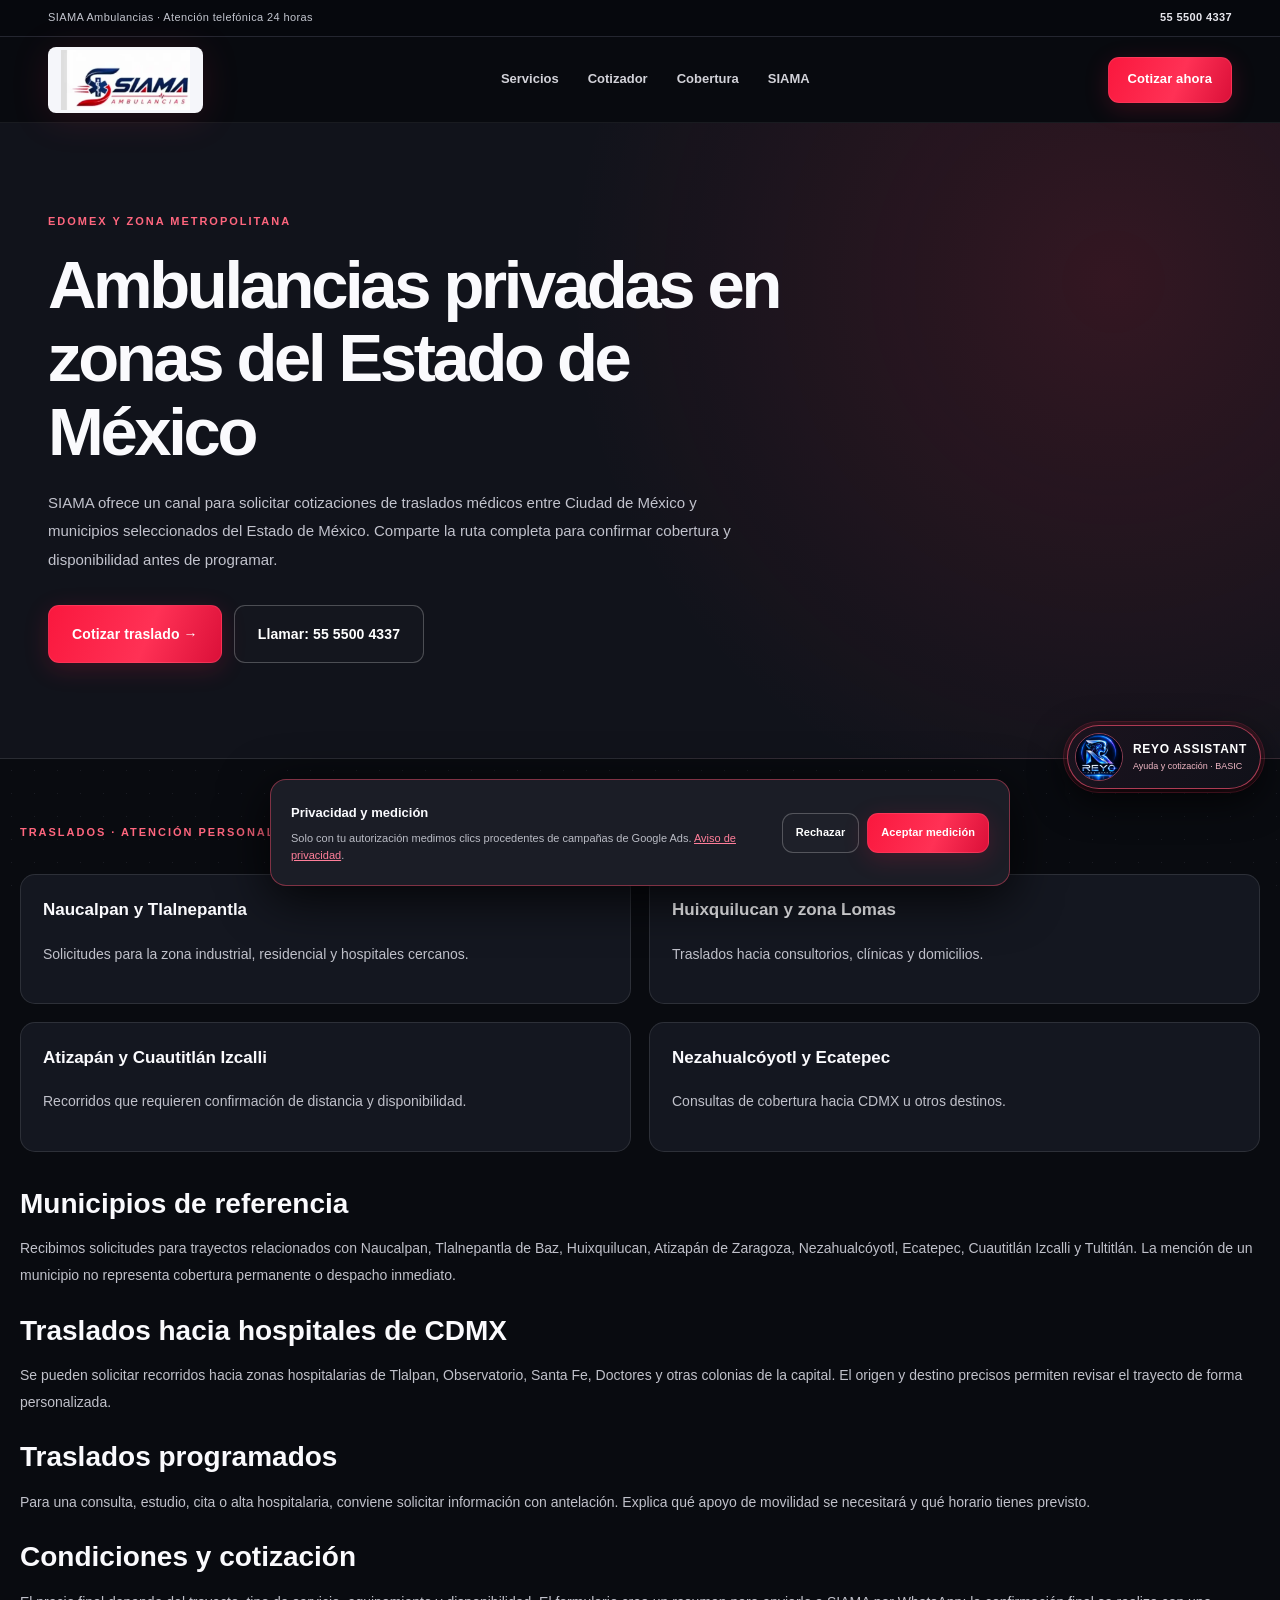
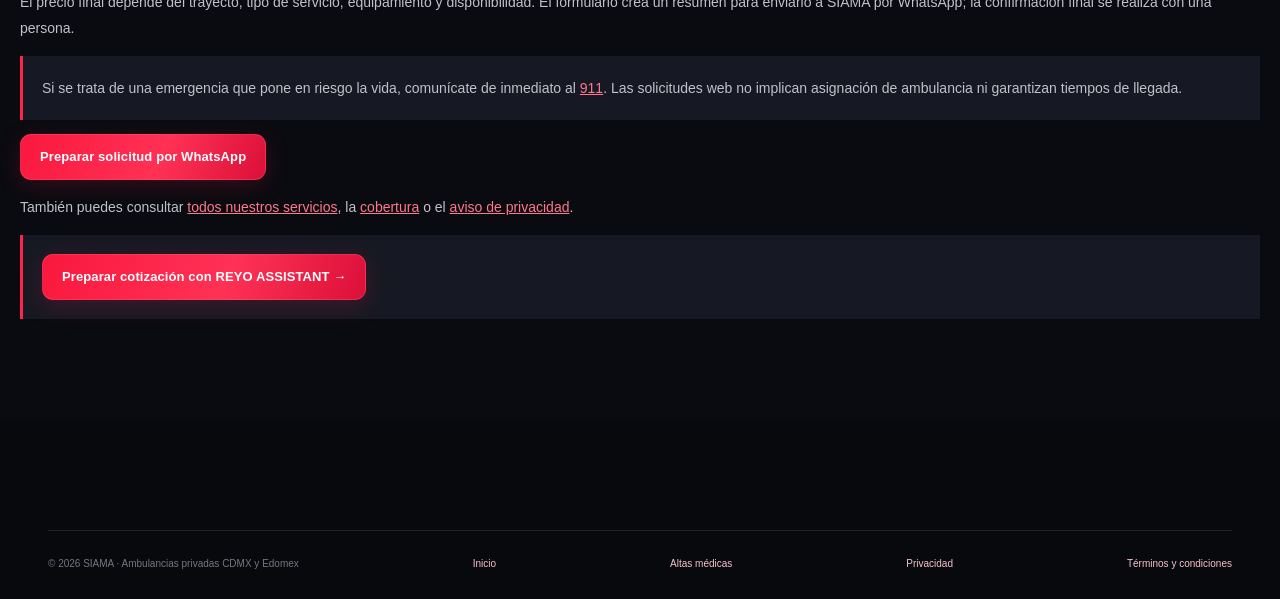
==== commit acae6bf5: "updt" ====
--- a/ambulancias-edomex.html
+++ b/ambulancias-edomex.html
@@ -1,4 +1,4 @@
-<!doctype html><html lang="es-MX"><head><meta charset="utf-8"><meta name="viewport" content="width=device-width,initial-scale=1"><meta name="theme-color" content="#0a0b10"><meta name="description" content="Solicita ambulancias privadas y traslados médicos desde o hacia Naucalpan, Tlalnepantla, Huixquilucan y otras zonas metropolitanas del Estado de México. Cotiza con SIAMA."><meta name="robots" content="index,follow,max-image-preview:large"><link rel="canonical" href="https://siamaambulancias.com.mx/ambulancias-edomex.html"><meta property="og:type" content="article"><meta property="og:locale" content="es_MX"><meta property="og:title" content="Ambulancias privadas en Edomex cerca de CDMX | SIAMA"><meta property="og:url" content="https://siamaambulancias.com.mx/ambulancias-edomex.html"><meta property="og:image" content="https://siamaambulancias.com.mx/assets/renovado-hero-pro.webp"><link rel="stylesheet" href="assets/styles.css"><link rel="icon" href="assets/icon-192.png"><title>Ambulancias privadas en Edomex cerca de CDMX | SIAMA</title><script type="application/ld+json">{"@context": "https://schema.org", "@type": "WebPage", "name": "Ambulancias privadas en zonas del Estado de México", "url": "https://siamaambulancias.com.mx/ambulancias-edomex.html", "inLanguage": "es-MX", "isPartOf": {"@id": "https://siamaambulancias.com.mx/#website"}}</script></head><body>
+<!doctype html><html lang="es-MX"><head><meta charset="utf-8"><meta name="viewport" content="width=device-width,initial-scale=1"><meta name="theme-color" content="#0a0b10"><meta name="description" content="Solicita ambulancias privadas y traslados médicos desde o hacia Naucalpan, Tlalnepantla, Huixquilucan y otras zonas metropolitanas del Estado de México. Cotiza con SIAMA."><meta name="robots" content="index,follow,max-image-preview:large"><link rel="canonical" href="https://siamaambulancias.com.mx/ambulancias-edomex.html"><meta property="og:type" content="article"><meta property="og:locale" content="es_MX"><meta property="og:title" content="Ambulancias privadas en Edomex cerca de CDMX | SIAMA"><meta property="og:url" content="https://siamaambulancias.com.mx/ambulancias-edomex.html"><meta property="og:image" content="https://siamaambulancias.com.mx/assets/renovado-hero-pro.webp"><link rel="stylesheet" href="assets/styles.css"><link rel="stylesheet" href="assets/reyo.css"><link rel="icon" href="assets/icon-192.png"><title>Ambulancias privadas en Edomex cerca de CDMX | SIAMA</title><script type="application/ld+json">{"@context": "https://schema.org", "@type": "WebPage", "name": "Ambulancias privadas en zonas del Estado de México", "url": "https://siamaambulancias.com.mx/ambulancias-edomex.html", "inLanguage": "es-MX", "isPartOf": {"@id": "https://siamaambulancias.com.mx/#website"}}</script></head><body>
   <div class="topline"><div class="layout topline-inner"><span>SIAMA Ambulancias · Atención telefónica 24 horas</span><a href="tel:+525555004337">55 5500 4337</a></div></div>
   <header class="site-header"><div class="layout header-inner"><a class="brand" href="index.html" aria-label="SIAMA Ambulancias, inicio"><img src="assets/marca-siama.webp" width="155" height="66" alt="SIAMA Ambulancias"></a><nav id="primary-nav" class="nav" aria-label="Navegación principal"><a href="index.html#servicios">Servicios</a><a href="index.html#cotizar">Cotizador</a><a href="index.html#cobertura">Cobertura</a><a href="index.html#siama">SIAMA</a></nav><div class="nav-actions"><a class="btn btn-red" href="index.html#cotizar">Cotizar ahora</a></div><button class="nav-toggle" aria-label="Abrir menú" aria-controls="primary-nav" aria-expanded="false"><svg viewBox="0 0 24 24" fill="none" stroke="currentColor" stroke-width="2"><path d="M4 7h16M4 12h16M4 17h16"/></svg></button></div></header>
   <main><section class="subpage-hero"><div class="layout"><span class="kicker">EDOMEX Y ZONA METROPOLITANA</span><h1>Ambulancias privadas en zonas del Estado de México</h1><p>SIAMA ofrece un canal para solicitar cotizaciones de traslados médicos entre Ciudad de México y municipios seleccionados del Estado de México. Comparte la ruta completa para confirmar cobertura y disponibilidad antes de programar.</p><div class="hero-buttons"><a class="btn btn-red btn-lg" href="index.html#cotizar">Cotizar traslado →</a><a class="btn btn-outline btn-lg" href="tel:+525555004337">Llamar: 55 5500 4337</a></div></div></section>
@@ -8,7 +8,7 @@
 <div><h3>Nezahualcóyotl y Ecatepec</h3><p>Consultas de cobertura hacia CDMX u otros destinos.</p></div></div><section><h2>Municipios de referencia</h2><p>Recibimos solicitudes para trayectos relacionados con Naucalpan, Tlalnepantla de Baz, Huixquilucan, Atizapán de Zaragoza, Nezahualcóyotl, Ecatepec, Cuautitlán Izcalli y Tultitlán. La mención de un municipio no representa cobertura permanente o despacho inmediato.</p></section>
 <section><h2>Traslados hacia hospitales de CDMX</h2><p>Se pueden solicitar recorridos hacia zonas hospitalarias de Tlalpan, Observatorio, Santa Fe, Doctores y otras colonias de la capital. El origen y destino precisos permiten revisar el trayecto de forma personalizada.</p></section>
 <section><h2>Traslados programados</h2><p>Para una consulta, estudio, cita o alta hospitalaria, conviene solicitar información con antelación. Explica qué apoyo de movilidad se necesitará y qué horario tienes previsto.</p></section>
-<section><h2>Condiciones y cotización</h2><p>El precio final depende del trayecto, tipo de servicio, equipamiento y disponibilidad. El formulario crea un resumen para enviarlo a SIAMA por WhatsApp; la confirmación final se realiza con una persona.</p></section><p class="subpage-disclaimer">Si se trata de una emergencia que pone en riesgo la vida, comunícate de inmediato al <a class="subpage-link" href="tel:911">911</a>. Las solicitudes web no implican asignación de ambulancia ni garantizan tiempos de llegada.</p><p><a class="btn btn-red" href="index.html#cotizar">Preparar solicitud por WhatsApp</a></p><p>También puedes consultar <a class="subpage-link" href="index.html#servicios">todos nuestros servicios</a>, la <a class="subpage-link" href="index.html#cobertura">cobertura</a> o el <a class="subpage-link" href="privacidad.html">aviso de privacidad</a>.</p></article></main>
-  <footer class="footer"><div class="layout"><div class="footer-bottom"><span>© 2026 SIAMA · Ambulancias privadas CDMX y Edomex</span><a href="index.html">Inicio</a><a href="privacidad.html">Privacidad</a><a href="terminos.html">Términos y condiciones</a></div></div></footer>
-  <div class="mobile-bar"><a href="tel:+525555004337">Llamar ahora</a><a href="https://wa.me/525555004337?text=Hola%20SIAMA%2C%20necesito%20cotizar%20una%20ambulancia" target="_blank" rel="noopener noreferrer">WhatsApp</a></div><script src="assets/app.js" defer></script>
+<section><h2>Condiciones y cotización</h2><p>El precio final depende del trayecto, tipo de servicio, equipamiento y disponibilidad. El formulario crea un resumen para enviarlo a SIAMA por WhatsApp; la confirmación final se realiza con una persona.</p></section><p class="subpage-disclaimer">Si se trata de una emergencia que pone en riesgo la vida, comunícate de inmediato al <a class="subpage-link" href="tel:911">911</a>. Las solicitudes web no implican asignación de ambulancia ni garantizan tiempos de llegada.</p><p><a class="btn btn-red" href="index.html#cotizar">Preparar solicitud por WhatsApp</a></p><p>También puedes consultar <a class="subpage-link" href="index.html#servicios">todos nuestros servicios</a>, la <a class="subpage-link" href="index.html#cobertura">cobertura</a> o el <a class="subpage-link" href="privacidad.html">aviso de privacidad</a>.</p><div class="subpage-disclaimer"><button class="btn btn-red" type="button" data-open-reyo="quote">Preparar cotización con REYO ASSISTANT →</button></div></article></main>
+  <footer class="footer"><div class="layout"><div class="footer-bottom"><span>© 2026 SIAMA · Ambulancias privadas CDMX y Edomex</span><a href="index.html">Inicio</a><a href="alta-medica-en-ambulancia-cdmx.html">Altas médicas</a><a href="privacidad.html">Privacidad</a><a href="terminos.html">Términos y condiciones</a></div></div></footer>
+  <div class="mobile-bar"><a href="tel:+525555004337">Llamar ahora</a><a href="https://wa.me/525555004337?text=Hola%20SIAMA%2C%20necesito%20cotizar%20una%20ambulancia" target="_blank" rel="noopener noreferrer">WhatsApp</a></div><script src="assets/google-ads-config.js" defer></script><script src="assets/app.js" defer></script><script src="assets/reyo.js" defer></script>
 </body></html>
--- a/assets/styles.css
+++ b/assets/styles.css
@@ -49,3 +49,7 @@
 .real-hero .hero-person::after{inset:70% 0 0;background:linear-gradient(0deg,#090a0ec2,transparent)}
 @media(max-width:600px){.hero-grid{padding-top:26px;gap:8px}.hero h1{font-size:clamp(35px,9.45vw,45px);line-height:1.065;margin:15px 0 12px}.hero-intro{font-size:12px;line-height:1.55}.hero-buttons{margin-top:16px}.hero-assurance{display:none}.real-hero{height:270px;margin-top:11px}.real-hero .hero-person-secondary{margin-top:25px;margin-bottom:16px}.consent-banner{padding:10px 12px;bottom:72px}.consent-banner b{font-size:11px}.consent-banner p{font-size:10px;line-height:1.35}.consent-actions{margin-top:7px;gap:8px}.consent-actions .btn{min-height:36px;padding:9px 8px;font-size:10px}.hero-buttons .btn{min-height:45px;padding:10px 8px}.hero-visual.real-hero{padding:0 3px}}
 @media(max-width:340px){.hero h1{font-size:33px}.real-hero{height:240px}}
+
+/* REYO promo: maintains the SIAMA red-candy and charcoal palette. */
+.reyo-showcase{display:grid;grid-template-columns:minmax(160px,290px) 1fr;gap:55px;align-items:center;padding:32px;border:1px solid #ff3f6253;border-radius:24px;background:radial-gradient(circle at 22% 45%,#df19452a,transparent 52%),linear-gradient(130deg,#181923,#10121a);box-shadow:0 25px 65px #0005}.reyo-showcase-icon{display:grid;place-items:center}.reyo-showcase-icon img{width:min(100%,260px);height:auto;border-radius:24px;border:1px solid #ff65804a;box-shadow:0 0 50px #e8224830}.reyo-showcase h2{font-size:clamp(30px,3.5vw,47px);line-height:1.1;letter-spacing:-.04em;margin:12px 0}.reyo-showcase h2 span{color:#ff5274}.reyo-showcase p{color:#c2bec8;font-size:14px;line-height:1.85;max-width:650px}.reyo-showcase-actions{display:flex;flex-wrap:wrap;gap:10px;margin:23px 0}.reyo-showcase-actions button{cursor:pointer}.reyo-showcase small{display:block;color:#aaa6b3;font-size:10px;line-height:1.6}.reyo-showcase button:focus-visible{outline:2px solid #fff;outline-offset:3px}
+@media(max-width:650px){.reyo-showcase{grid-template-columns:1fr;gap:15px;padding:22px}.reyo-showcase-icon img{width:125px}.reyo-showcase h2{font-size:29px}.reyo-showcase p{font-size:12px}.reyo-showcase-actions .btn{flex:1;justify-content:center;font-size:10px;white-space:nowrap;min-height:46px;padding:10px}.reyo-section{padding-block:44px}}
--- a/assets/reyo.css
+++ b/assets/reyo.css
@@ -0,0 +1,21 @@
+/* REYO ASSISTANT · Basic / SIAMA. New UI only; original brand palette unchanged. */
+.reyo-launch{position:fixed;z-index:91;right:19px;bottom:111px;display:flex;align-items:center;gap:10px;max-width:calc(100vw - 30px);border:1px solid #ff5272a6;color:#fff;background:linear-gradient(125deg,#1b131e,#101119);border-radius:50px;padding:7px 13px 7px 7px;box-shadow:0 12px 36px #000b,0 0 0 3px #fd2e5221;cursor:pointer;font:inherit;transition:transform .22s,box-shadow .22s}
+.reyo-launch:hover{transform:translateY(-3px);box-shadow:0 14px 45px #000e,0 0 20px #fa355c38}.reyo-launch img{width:48px;height:48px;object-fit:cover;border-radius:50%;border:1px solid #ff6a8a7d}.reyo-launch span{display:grid;text-align:left;gap:2px}.reyo-launch b{font-size:12px;letter-spacing:.06em}.reyo-launch small{font-size:9px;color:#efb7c4}.reyo-launch::after{content:'';position:absolute;inset:-5px;border-radius:50px;border:1px solid #ff366039;pointer-events:none;animation:reyo-breathe 3s ease-in-out infinite}
+@keyframes reyo-breathe{50%{opacity:.28;box-shadow:0 0 22px #ff416c55}}
+.reyo-overlay[hidden],.reyo-panel[hidden],.reyo-view[hidden],.reyo-warning[hidden]{display:none!important}
+.reyo-overlay{position:fixed;inset:0;z-index:128;background:#03040baf;backdrop-filter:blur(6px)}
+.reyo-panel{position:fixed;z-index:129;right:19px;bottom:189px;width:min(420px,calc(100vw - 38px));height:min(645px,calc(100dvh - 220px));min-height:0;display:flex;flex-direction:column;overflow:hidden;color:#f8f7fa;background:#0d1019;border:1px solid #ff41676d;border-radius:23px;box-shadow:0 22px 85px #000d,0 0 30px #f52c4a18;font-family:inherit;isolation:isolate}
+.reyo-panel::before{content:'';position:absolute;z-index:-1;left:-100px;top:-150px;width:400px;height:320px;background:radial-gradient(ellipse,#a11d402a,transparent 68%);pointer-events:none}
+.reyo-head{display:flex;align-items:center;gap:12px;padding:13px 13px 11px 16px;background:linear-gradient(110deg,#1c121d,#101320 70%);border-bottom:1px solid #ffffff1c;flex:0 0 auto}
+.reyo-head img{width:49px;height:49px;object-fit:cover;border-radius:12px;border:1px solid #fb567f7d}.reyo-head-meta{flex:1;min-width:0}.reyo-head h2{margin:0;font-size:16px;line-height:1.25;font-weight:900;letter-spacing:.025em}.reyo-head p{font-size:10px;line-height:1.45;color:#d5adb8;margin:3px 0 0}.reyo-close{width:35px;height:35px;border:1px solid #ffffff29;background:#ffffff09;border-radius:10px;color:#fff;font-size:24px;cursor:pointer;display:grid;place-items:center}
+.reyo-status{padding:8px 16px;background:#171922;border-bottom:1px solid #ffffff13;color:#d8d3db;font-size:10px;line-height:1.5}.reyo-status strong{color:#ff758e}.reyo-switch{display:grid;grid-template-columns:1fr 1fr;gap:6px;padding:10px 13px 6px;background:#0e111a}.reyo-switch button{font:inherit;font-weight:800;font-size:11px;border-radius:10px;padding:11px 8px;border:1px solid #ffffff1c;color:#cbc6d2;background:#1b1d27;cursor:pointer}.reyo-switch button[aria-selected=true]{background:#f22d53;color:white;border-color:#ff6a8a}
+.reyo-view{flex:1;min-height:0;display:flex;flex-direction:column}.reyo-messages{display:flex;flex:1;flex-direction:column;gap:11px;overflow-y:auto;overscroll-behavior:contain;padding:16px 13px 12px;scrollbar-color:#cc365d #161824}.reyo-message{max-width:94%;align-self:flex-start;border:1px solid #ffffff1b;border-radius:15px 15px 15px 4px;padding:11px 13px;background:#1b1e29;color:#edebef;font-size:12px;line-height:1.62;overflow-wrap:anywhere;white-space:pre-line}.reyo-message[data-role=user]{align-self:flex-end;border-radius:15px 15px 4px 15px;background:linear-gradient(120deg,#cf2344,#ee3457);border-color:#ff6582;color:white}.reyo-message[data-alert=true]{border-color:#ff6788;background:#341921}.reyo-message p{margin:0}.reyo-msg-actions{display:flex;gap:7px;flex-wrap:wrap;margin-top:11px}.reyo-msg-actions a,.reyo-msg-actions button{font:inherit;font-size:10px;font-weight:800;color:#fff;text-decoration:none;border:1px solid #ff6c88a8;background:#55182b;border-radius:8px;padding:8px 9px;cursor:pointer}.reyo-msg-actions a:hover,.reyo-msg-actions button:hover{background:#86233e}
+.reyo-pills{display:flex;gap:7px;overflow-x:auto;padding:4px 13px 10px;scrollbar-width:none;flex:0 0 auto}.reyo-pills button{white-space:nowrap;cursor:pointer;color:#ffe5eb;border:1px solid #ff577455;border-radius:22px;background:#51213270;padding:8px 11px;font:inherit;font-size:10px;font-weight:800}
+.reyo-chat-form{display:grid;grid-template-columns:1fr auto;gap:8px;padding:10px 13px 14px;border-top:1px solid #ffffff16;background:#11141e;flex:0 0 auto}.reyo-chat-form input{width:100%;min-width:0;min-height:44px;color:#fff;background:#232632;border:1px solid #ffffff29;border-radius:10px;padding:11px;font:inherit;font-size:13px}.reyo-chat-form button{min-width:66px;border:0;background:#f02e53;color:white;border-radius:10px;padding:0 11px;font:inherit;font-weight:900;font-size:12px;cursor:pointer}
+.reyo-quote{flex:1;overflow-y:auto;overscroll-behavior:contain;padding:13px 16px 15px}.reyo-quote h3{font-size:17px;margin:5px 0 6px}.reyo-quote>p{color:#bfbdc9;font-size:11px;line-height:1.65;margin:0 0 13px}.reyo-quote form{display:grid;gap:10px}.reyo-fields{display:grid;grid-template-columns:1fr 1fr;gap:10px}.reyo-quote label{display:flex;flex-direction:column;gap:5px;font-size:11px;color:#e4dfe6;font-weight:750}.reyo-quote input,.reyo-quote select{width:100%;min-width:0;min-height:44px;background:#232631;border:1px solid #ffffff2c;color:white;border-radius:9px;padding:10px;font:inherit;font-size:13px}.reyo-quote select option{background:#20232e;color:#fff}.reyo-consent{flex-direction:row!important;align-items:flex-start;color:#d7cfd5!important;line-height:1.5;font-size:10px!important;font-weight:500!important}.reyo-consent input{width:17px;min-height:17px;height:17px;flex:0 0 17px;margin-top:1px;accent-color:#ff3862}.reyo-consent a{color:#ff93a9;text-decoration:underline}.reyo-submit{min-height:45px;border:1px solid #ff6785;border-radius:10px;background:linear-gradient(130deg,#f52953,#d11942);color:#fff;font:inherit;font-size:12px;font-weight:900;cursor:pointer}.reyo-quote-note{font-size:10px!important;line-height:1.55!important;color:#b6b3be!important}.reyo-warning{border:1px solid #ff6880;background:#381620;border-radius:9px;color:#fff;padding:10px;font-size:11px}
+.reyo-launch:focus-visible,.reyo-panel button:focus-visible,.reyo-panel input:focus-visible,.reyo-panel select:focus-visible,.reyo-panel a:focus-visible{outline:2px solid #fff;outline-offset:2px}
+body.reyo-open{overflow:hidden}body.reyo-open .float-contact,body.reyo-open .dev-float{visibility:hidden}
+@media(max-width:600px){.reyo-launch{right:13px;bottom:155px;padding:5px 9px 5px 5px;border-radius:36px;gap:7px}.reyo-launch img{width:43px;height:43px}.reyo-launch b{font-size:10px}.reyo-launch small{font-size:8px}.reyo-panel{inset:0;width:100vw;height:100dvh;min-height:0;max-height:none;border-radius:0;border:none;padding-top:env(safe-area-inset-top);padding-bottom:env(safe-area-inset-bottom)}.reyo-chat-form input,.reyo-quote input,.reyo-quote select{font-size:16px}.reyo-messages{padding-bottom:18px}.reyo-head h2{font-size:15px}.reyo-status{font-size:9px}}
+@media(max-width:375px){.reyo-fields{grid-template-columns:1fr}.reyo-launch span small{display:none}.reyo-launch img{width:39px;height:39px}.reyo-launch{bottom:153px}}
+@media(prefers-reduced-motion:reduce){.reyo-launch,.reyo-launch::after{transition:none;animation:none}}
+.reyo-launch[hidden]{display:none!important}
